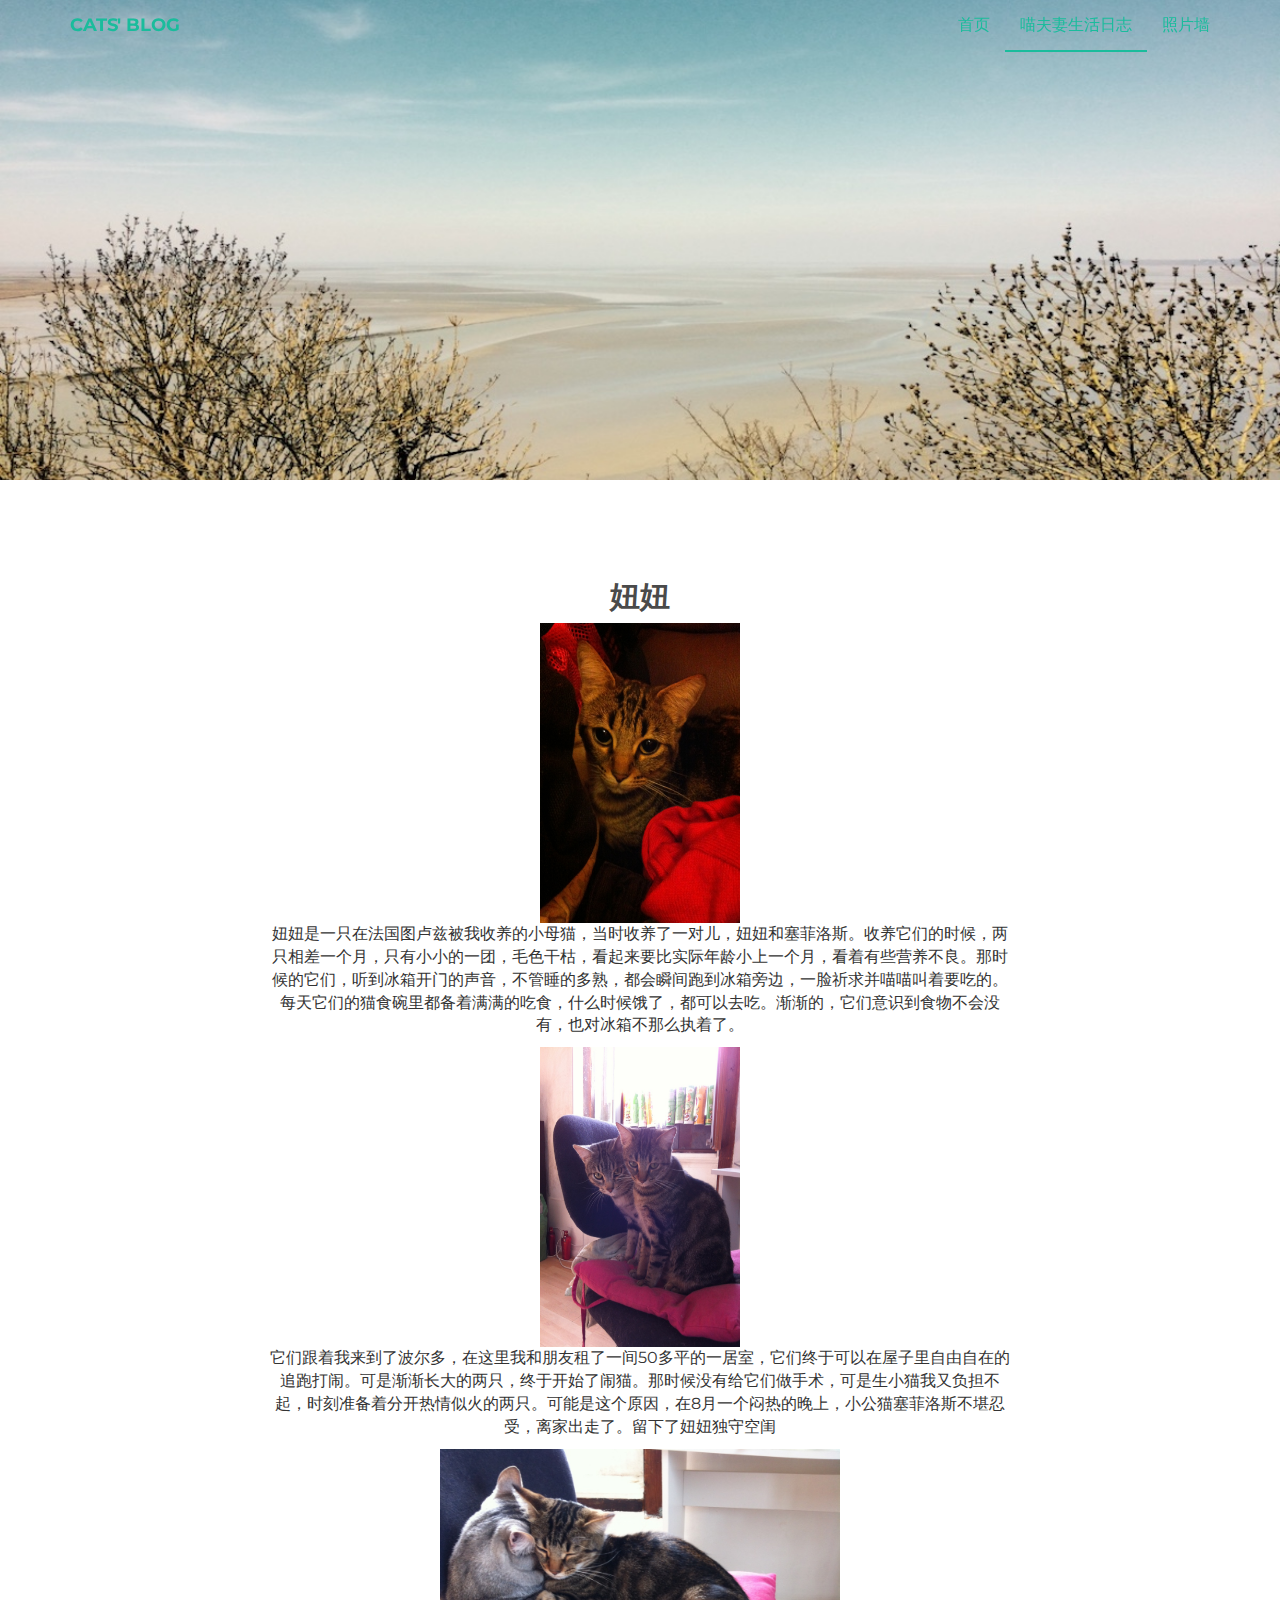
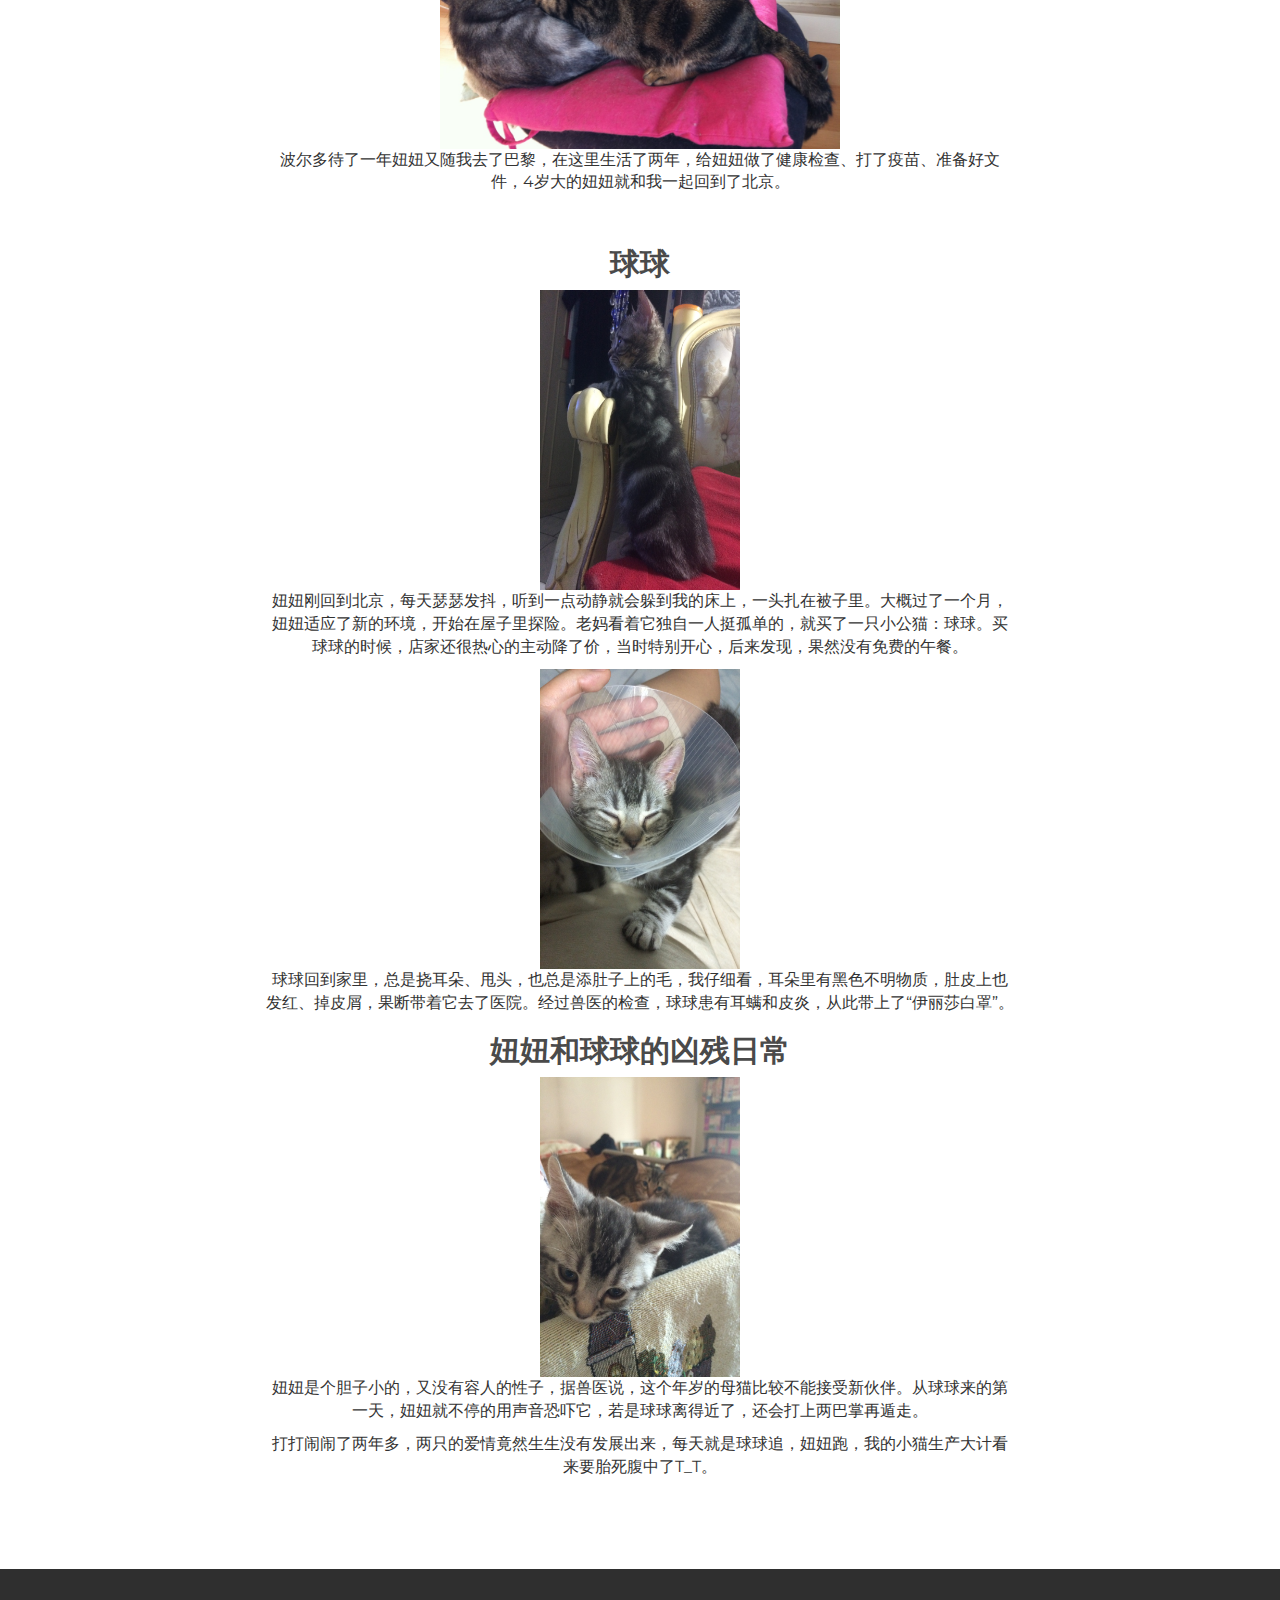
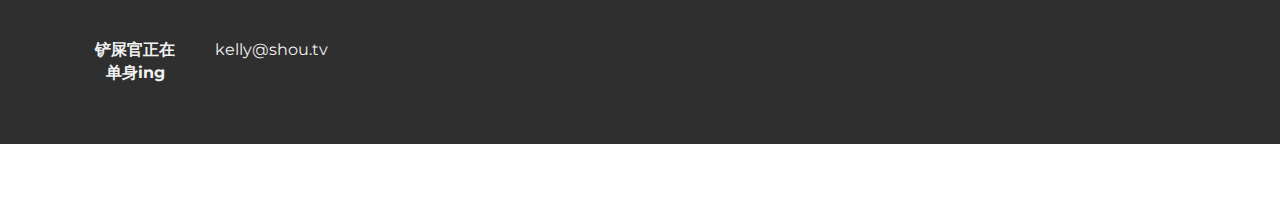
==== theme/about.html @ c254e612 "first commit" ====
<!DOCTYPE html>
<html lang="en">
  <head>
    <meta charset="utf-8">
    <meta http-equiv="X-UA-Compatible" content="IE=edge">
    <meta name="viewport" content="width=device-width, initial-scale=1">
    <meta name="description" content="">
    <meta name="author" content="">
    <link rel="shortcut icon" href="assets/ico/favicon.ico">

    <title>Cats' blog</title>

    <!-- Bootstrap core CSS -->
    <link href="assets/css/bootstrap.css" rel="stylesheet">

    <!-- Custom styles for this template -->
    <link href="assets/css/style.css" rel="stylesheet">
    <link href="assets/css/font-awesome.min.css" rel="stylesheet">

    <!-- Just for debugging purposes. Don't actually copy this line! -->
    <!--[if lt IE 9]><script src="../../assets/js/ie8-responsive-file-warning.js"></script><![endif]-->

    <!-- HTML5 shim and Respond.js IE8 support of HTML5 elements and media queries -->
    <!--[if lt IE 9]>
      <script src="https://oss.maxcdn.com/libs/html5shiv/3.7.0/html5shiv.js"></script>
      <script src="https://oss.maxcdn.com/libs/respond.js/1.4.2/respond.min.js"></script>
    <![endif]-->
  </head>

  <body>

    <!-- Static navbar -->
    <div class="navbar navbar-default navbar-fixed-top" role="navigation">
      <div class="container">
        <div class="navbar-header">
          <button type="button" class="navbar-toggle" data-toggle="collapse" data-target=".navbar-collapse">
            <span class="sr-only">Toggle navigation</span>
            <span class="icon-bar"></span>
            <span class="icon-bar"></span>
            <span class="icon-bar"></span>
          </button>
          <a class="navbar-brand" href="index.html">CATS' BLOG</a>
        </div>
        <div class="navbar-collapse collapse">
          <ul class="nav navbar-nav navbar-right">
            <li><a href="index.html">首页</a></li>
            <li class="active"><a href="about.html">喵夫妻生活日志</a></li>
            <li><a href="index.html#works">照片墙</a></li>
          </ul>
        </div><!--/.nav-collapse -->
      </div>
    </div>


	<div id="aboutwrap">
	    <div class="container">
			<div class="row">
				<div class="col-lg-6 col-lg-offset-3">
				</div>
			</div><! --/row -->
	    </div> <!-- /container -->
	</div><! --/aboutwrap -->
	
	<div class="container">
		<div class="row centered mt mb">
			<div class="col-lg-8 col-lg-offset-2">
				<h2>妞妞</h2>
				<img src="assets/img/瘦妞2.jpg" width="200" height="300" />
				<p>妞妞是一只在法国图卢兹被我收养的小母猫，当时收养了一对儿，妞妞和塞菲洛斯。收养它们的时候，两只相差一个月，只有小小的一团，毛色干枯，看起来要比实际年龄小上一个月，看着有些营养不良。那时候的它们，听到冰箱开门的声音，不管睡的多熟，都会瞬间跑到冰箱旁边，一脸祈求并喵喵叫着要吃的。每天它们的猫食碗里都备着满满的吃食，什么时候饿了，都可以去吃。渐渐的，它们意识到食物不会没有，也对冰箱不那么执着了。</p>
				<img src="assets/img/第一任老公.jpg" width="200" height="300" />
				<p>它们跟着我来到了波尔多，在这里我和朋友租了一间50多平的一居室，它们终于可以在屋子里自由自在的追跑打闹。可是渐渐长大的两只，终于开始了闹猫。那时候没有给它们做手术，可是生小猫我又负担不起，时刻准备着分开热情似火的两只。可能是这个原因，在8月一个闷热的晚上，小公猫塞菲洛斯不堪忍受，离家出走了。留下了妞妞独守空闺</p>
				<img src="assets/img/第一任老公2.jpg" width="400" height="300" />
				<p>波尔多待了一年妞妞又随我去了巴黎，在这里生活了两年，给妞妞做了健康检查、打了疫苗、准备好文件，4岁大的妞妞就和我一起回到了北京。</p></br>
				<h2>球球</h2>
				<img src="assets/img/球球.jpg" width="200" height="300" />
				<p>妞妞刚回到北京，每天瑟瑟发抖，听到一点动静就会躲到我的床上，一头扎在被子里。大概过了一个月，妞妞适应了新的环境，开始在屋子里探险。老妈看着它独自一人挺孤单的，就买了一只小公猫：球球。买球球的时候，店家还很热心的主动降了价，当时特别开心，后来发现，果然没有免费的午餐。</p>
				<img src="assets/img/伊丽莎白.jpg" width="200" height="300" />
				<p>球球回到家里，总是挠耳朵、甩头，也总是添肚子上的毛，我仔细看，耳朵里有黑色不明物质，肚皮上也发红、掉皮屑，果断带着它去了医院。经过兽医的检查，球球患有耳螨和皮炎，从此带上了“伊丽莎白罩”。</p>
				<h2>妞妞和球球的凶残日常</h2>
				<img src="assets/img/第二任老公小.jpg" width="200" height="300" />
				<p>妞妞是个胆子小的，又没有容人的性子，据兽医说，这个年岁的母猫比较不能接受新伙伴。从球球来的第一天，妞妞就不停的用声音恐吓它，若是球球离得近了，还会打上两巴掌再遁走。</p>
				<p>打打闹闹了两年多，两只的爱情竟然生生没有发展出来，每天就是球球追，妞妞跑，我的小猫生产大计看来要胎死腹中了T_T。</p>
			</div>

		</div><! --/row -->
	</div><! --/container -->
	
	

	<div id="footerwrap">
		<div class="container">
			<div class="row centered">
				<div class="col-lg-4">
				<div class="col-lg-4">
					<p><b>铲屎官正在单身ing</b></p>
				</div>
				<div class="col-lg-4">
					<p>kelly@shou.tv</p>
				</div>
			
			</div>
		
		</div>
	</div><! --/footerwrap -->
	


    <!-- Bootstrap core JavaScript
    ================================================== -->
    <!-- Placed at the end of the document so the pages load faster -->
    <script src="https://ajax.googleapis.com/ajax/libs/jquery/1.11.0/jquery.min.js"></script>
    <script src="assets/js/bootstrap.min.js"></script>
  </body>
</html>
---- theme/assets/css/style.css ----
/*
 * Author: Carlos Alvarez
 * URL: http://Alvarez.is
 *
 * Project Name: NYC Design
 * Version: 1.0
 * Date: 04-20-2014
 * URL: 
 */


/* ==========================================================================
   Base Styles, Bootstrap Modifications & Fonts Import
   ========================================================================== */

@import url(http://fonts.googleapis.com/css?family=Montserrat:400,700);


::-moz-selection {
    background: #f2c2c9;
    color: #a4003a;
    text-shadow: none;
}

::selection {
    background: #16a085;
    color: #a4003a;
    text-shadow: none;
}

/*
 * A better looking default horizontal rule
 */

 hr {
    display: block;
    height: 1px;
    border: 0;
    border-top: 1px solid #ccc;
    margin: 1em 0;
    padding: 0;
}

.centered {
	text-align: center
}

.mt {
	margin-top: 80px;
}

.mb {
	margin-bottom: 80px;
}

/* ==========================================================================
   General styles
   ========================================================================== */


body {
    font-family: 'Montserrat', sans-serif;
    font-weight: 400;
    font-size: 16px;

    -webkit-font-smoothing: antialiased;
    -webkit-overflow-scrolling: touch;
}

h1, h2, h3, h4, h5, h6 {
	font-weight: 700;
    color: #4a4a4a;
}


.navbar-brand {
	font-weight: 700;
}

.navbar-default .navbar-brand {
	color: #1abc9c;
}

.navbar-default {
	background-color: transparent;
	border-color: transparent;
}

.navbar-default .navbar-nav > .active > a, .navbar-default .navbar-nav > .active > a:hover, .navbar-default .navbar-nav > .active > a:focus {
	color: #1abc9c;
	background-color: transparent;
	border-bottom: 2px solid #1abc9c
}

.navbar-default .navbar-nav > li > a {
	color: #1abc9c;
}

/* ==========================================================================
   Wrap Sections
   ========================================================================== */

#headerwrap {
	background: url(../img/back.jpg) no-repeat center top;
	margin-top: -70px;
	padding-top: 250px;
	text-align:center;
	background-attachment: relative;
	background-position: center center;
	min-height: 650px;
	width: 100%;
	
    -webkit-background-size: 100%;
    -moz-background-size: 100%;
    -o-background-size: 100%;
    background-size: 100%;

    -webkit-background-size: cover;
    -moz-background-size: cover;
    -o-background-size: cover;
    background-size: cover;
}

#headerwrap h1 {
	color:#ffffff;
	padding-top: 10px;
	padding-bottom: 20px;
	letter-spacing: 4px;
	font-size: 80px;
	font-weight: bold;
}

#headerwrap h4 {
	font-weight: 400;
	color: #ffffff
}

#social {
	padding-top: 50px;
	padding-bottom: 50px;
	background-color: #f2f2f2;
}

#social i {
	font-size: 40px;
	color: #4a4a4a
}

#social i:hover {
	color: #1abc9c
}

#footerwrap {
	padding-top: 70px;
	padding-bottom: 50px;
	background-color: #2f2f2f;
}

#footerwrap p {
	color: #f2f2f2;
	margin-left: 10px;
}

#workwrap {	
	background: url(../img/work.jpg) no-repeat center top;
	margin-top: -70px;
	padding-top: 250px;
	text-align:center;
	background-attachment: relative;
	background-position: center center;
	min-height: 650px;
	width: 100%;
	
    -webkit-background-size: 100%;
    -moz-background-size: 100%;
    -o-background-size: 100%;
    background-size: 100%;

    -webkit-background-size: cover;
    -moz-background-size: cover;
    -o-background-size: cover;
    background-size: cover;
}

#workwrap h1 {
	color:#ffffff;
	padding-top: 10px;
	padding-bottom: 20px;
	letter-spacing: 4px;
	font-size: 80px;
	font-weight: bold;
}

#workwrap h4 {
	font-weight: 400;
	color: #ffffff
}

#aboutwrap {	
	background: url(../img/about.jpg) no-repeat center top;
	margin-top: -70px;
	padding-top: 250px;
	text-align:center;
	background-attachment: relative;
	background-position: center center;
	min-height: 550px;
	width: 100%;
	
    -webkit-background-size: 100%;
    -moz-background-size: 100%;
    -o-background-size: 100%;
    background-size: 100%;

    -webkit-background-size: cover;
    -moz-background-size: cover;
    -o-background-size: cover;
    background-size: cover;
}




/* Gallery */
.gallery {
	margin-top: 30px;
}

.gallery img:hover {
	opacity: 0.4;
}
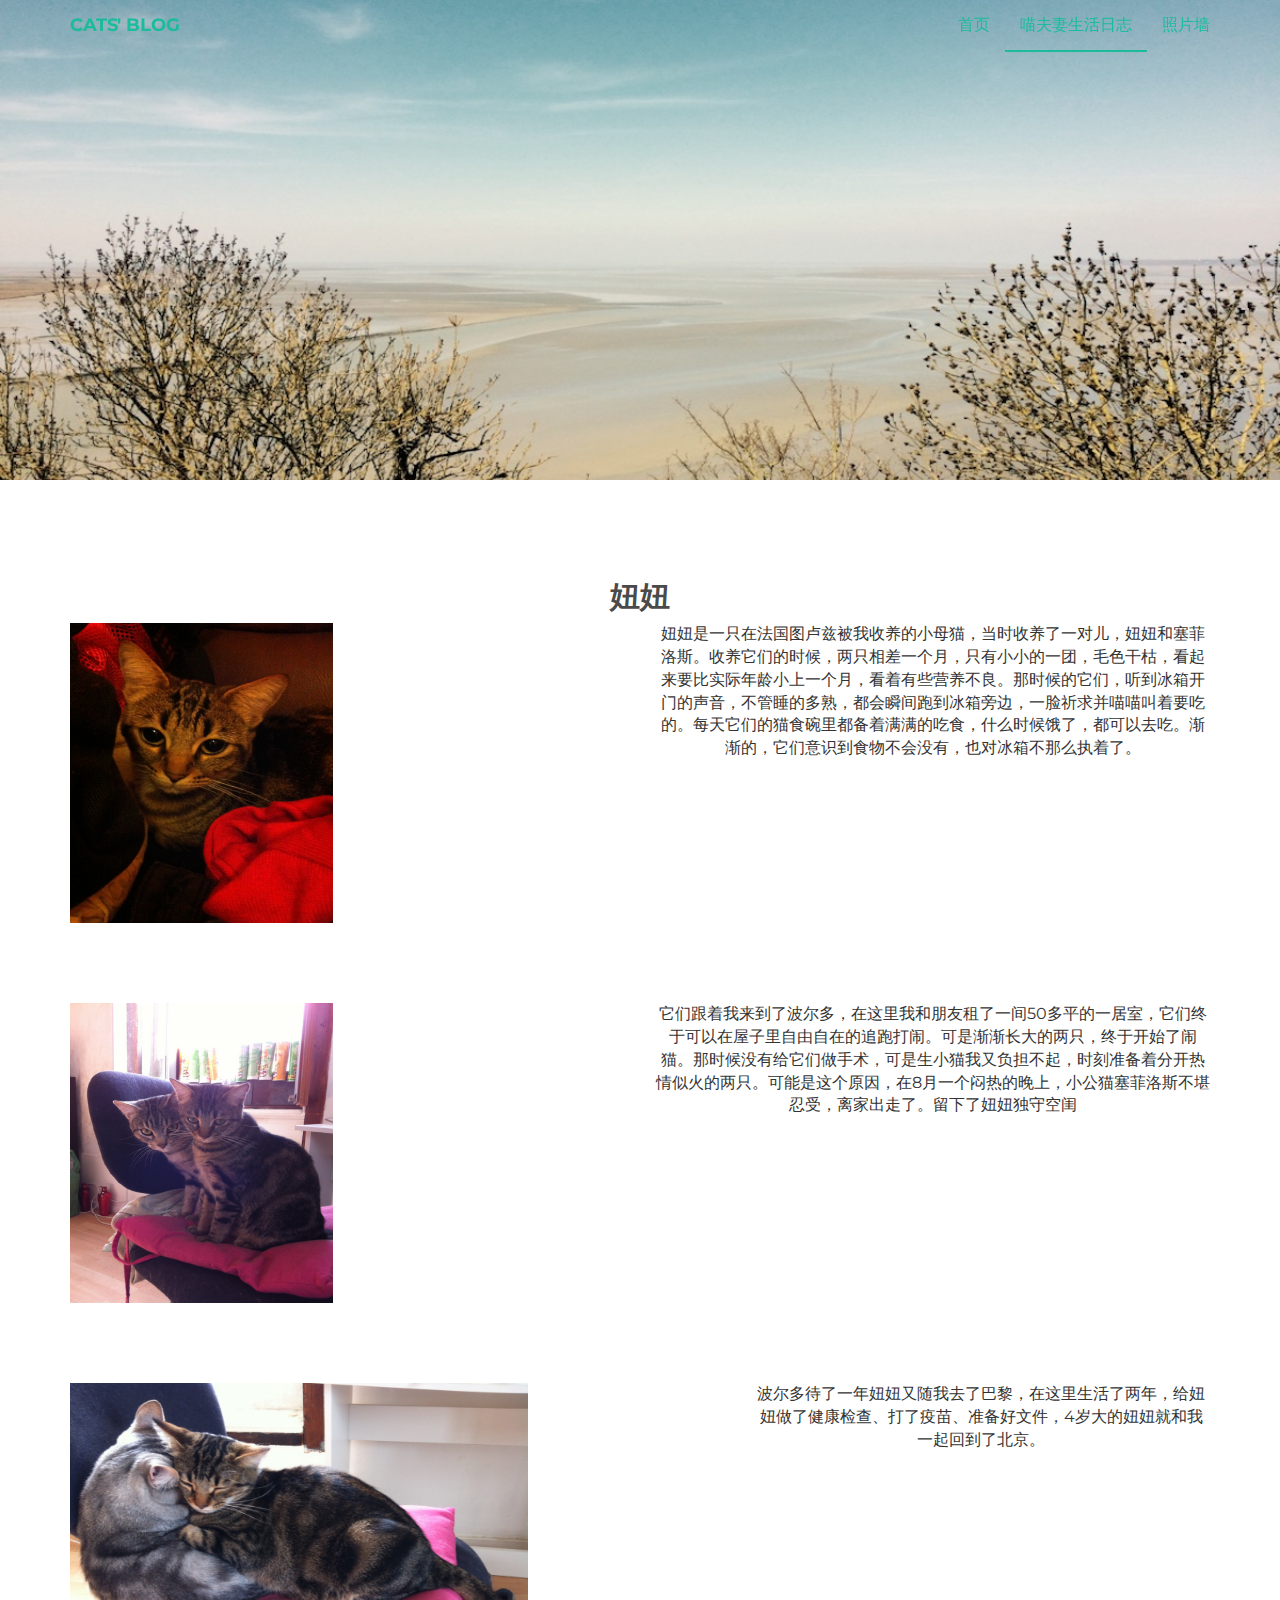
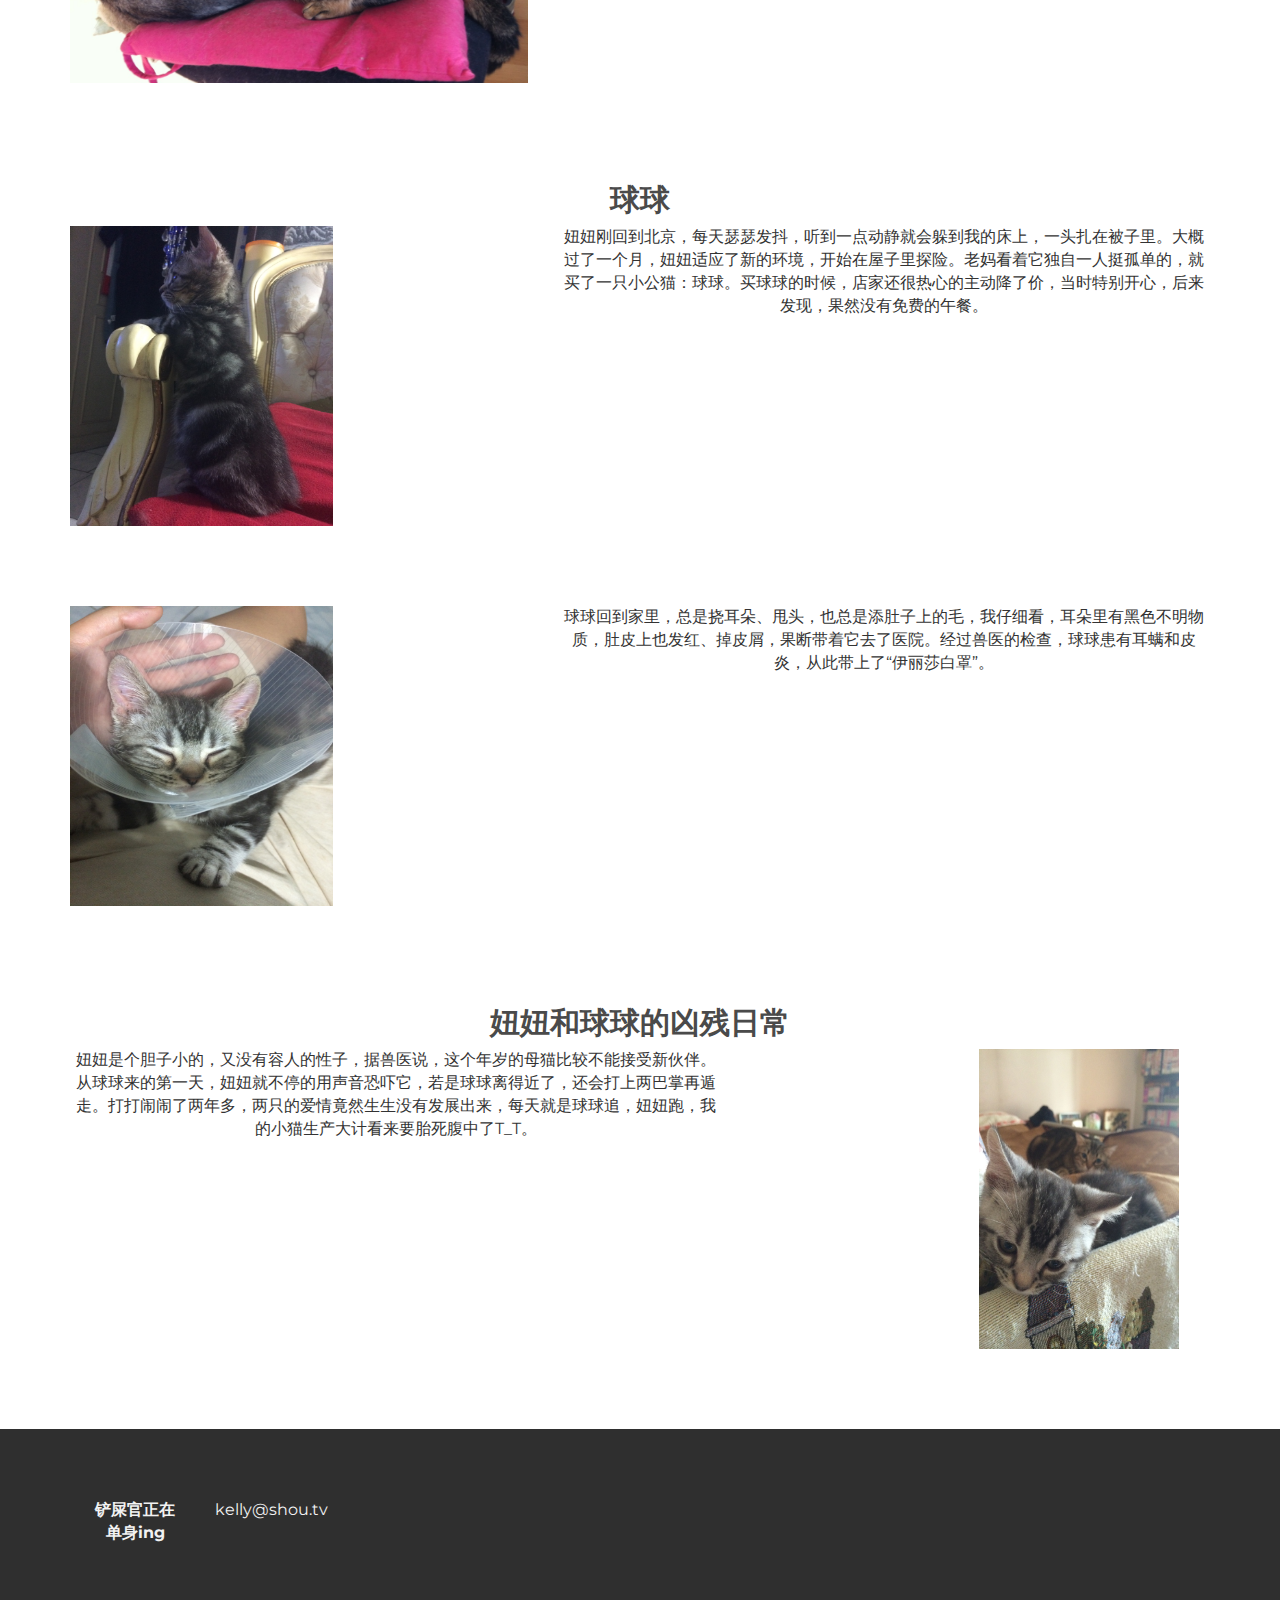
==== commit ddfafc8b: "2" ====
--- a/theme/about.html
+++ b/theme/about.html
@@ -63,26 +63,49 @@
 	
 	<div class="container">
 		<div class="row centered mt mb">
-			<div class="col-lg-8 col-lg-offset-2">
+			
 				<h2>妞妞</h2>
-				<img src="assets/img/瘦妞2.jpg" width="200" height="300" />
-				<p>妞妞是一只在法国图卢兹被我收养的小母猫，当时收养了一对儿，妞妞和塞菲洛斯。收养它们的时候，两只相差一个月，只有小小的一团，毛色干枯，看起来要比实际年龄小上一个月，看着有些营养不良。那时候的它们，听到冰箱开门的声音，不管睡的多熟，都会瞬间跑到冰箱旁边，一脸祈求并喵喵叫着要吃的。每天它们的猫食碗里都备着满满的吃食，什么时候饿了，都可以去吃。渐渐的，它们意识到食物不会没有，也对冰箱不那么执着了。</p>
-				<img src="assets/img/第一任老公.jpg" width="200" height="300" />
-				<p>它们跟着我来到了波尔多，在这里我和朋友租了一间50多平的一居室，它们终于可以在屋子里自由自在的追跑打闹。可是渐渐长大的两只，终于开始了闹猫。那时候没有给它们做手术，可是生小猫我又负担不起，时刻准备着分开热情似火的两只。可能是这个原因，在8月一个闷热的晚上，小公猫塞菲洛斯不堪忍受，离家出走了。留下了妞妞独守空闺</p>
-				<img src="assets/img/第一任老公2.jpg" width="400" height="300" />
-				<p>波尔多待了一年妞妞又随我去了巴黎，在这里生活了两年，给妞妞做了健康检查、打了疫苗、准备好文件，4岁大的妞妞就和我一起回到了北京。</p></br>
-				<h2>球球</h2>
-				<img src="assets/img/球球.jpg" width="200" height="300" />
-				<p>妞妞刚回到北京，每天瑟瑟发抖，听到一点动静就会躲到我的床上，一头扎在被子里。大概过了一个月，妞妞适应了新的环境，开始在屋子里探险。老妈看着它独自一人挺孤单的，就买了一只小公猫：球球。买球球的时候，店家还很热心的主动降了价，当时特别开心，后来发现，果然没有免费的午餐。</p>
-				<img src="assets/img/伊丽莎白.jpg" width="200" height="300" />
-				<p>球球回到家里，总是挠耳朵、甩头，也总是添肚子上的毛，我仔细看，耳朵里有黑色不明物质，肚皮上也发红、掉皮屑，果断带着它去了医院。经过兽医的检查，球球患有耳螨和皮炎，从此带上了“伊丽莎白罩”。</p>
+				
+				<img class="col-md-3" src="assets/img/瘦妞2.jpg" width="200" height="300" />
+				<div class="col-md-3"></div>
+				<p class="col-md-6">妞妞是一只在法国图卢兹被我收养的小母猫，当时收养了一对儿，妞妞和塞菲洛斯。收养它们的时候，两只相差一个月，只有小小的一团，毛色干枯，看起来要比实际年龄小上一个月，看着有些营养不良。那时候的它们，听到冰箱开门的声音，不管睡的多熟，都会瞬间跑到冰箱旁边，一脸祈求并喵喵叫着要吃的。每天它们的猫食碗里都备着满满的吃食，什么时候饿了，都可以去吃。渐渐的，它们意识到食物不会没有，也对冰箱不那么执着了。</p>
+				
+		</div>
+	
+	
+		<div class="row centered mt mb">
+				<img class="col-md-3" src="assets/img/第一任老公.jpg" width="200" height="300" />
+				<div class="col-md-3"></div>
+				<p class="col-md-6">它们跟着我来到了波尔多，在这里我和朋友租了一间50多平的一居室，它们终于可以在屋子里自由自在的追跑打闹。可是渐渐长大的两只，终于开始了闹猫。那时候没有给它们做手术，可是生小猫我又负担不起，时刻准备着分开热情似火的两只。可能是这个原因，在8月一个闷热的晚上，小公猫塞菲洛斯不堪忍受，离家出走了。留下了妞妞独守空闺</p>
+	    </div>
+
+		<div class="row centered mt mb">
+				<img class="col-md-5" src="assets/img/第一任老公2.jpg" width="400" height="300" />
+				<div class="col-md-2"></div>
+				<p class="col-md-5">波尔多待了一年妞妞又随我去了巴黎，在这里生活了两年，给妞妞做了健康检查、打了疫苗、准备好文件，4岁大的妞妞就和我一起回到了北京。</p>
+		</div>
+				
+		<div class="row centered mt mb">		
+			<h2>球球</h2>
+				<img class="col-md-3" src="assets/img/球球.jpg" width="200" height="300" />
+				<div class="col-md-2"></div>
+				<p class="col-md-7">妞妞刚回到北京，每天瑟瑟发抖，听到一点动静就会躲到我的床上，一头扎在被子里。大概过了一个月，妞妞适应了新的环境，开始在屋子里探险。老妈看着它独自一人挺孤单的，就买了一只小公猫：球球。买球球的时候，店家还很热心的主动降了价，当时特别开心，后来发现，果然没有免费的午餐。</p>
+		</div>
+
+		<div class="row centered mt mb">
+				<img class="col-md-3" src="assets/img/伊丽莎白.jpg" width="200" height="300" />
+				<div class="col-md-2"></div>
+				<p class="col-md-7" >球球回到家里，总是挠耳朵、甩头，也总是添肚子上的毛，我仔细看，耳朵里有黑色不明物质，肚皮上也发红、掉皮屑，果断带着它去了医院。经过兽医的检查，球球患有耳螨和皮炎，从此带上了“伊丽莎白罩”。</p>
+		</div>
+
+		<div class="row centered mt mb">
 				<h2>妞妞和球球的凶残日常</h2>
-				<img src="assets/img/第二任老公小.jpg" width="200" height="300" />
-				<p>妞妞是个胆子小的，又没有容人的性子，据兽医说，这个年岁的母猫比较不能接受新伙伴。从球球来的第一天，妞妞就不停的用声音恐吓它，若是球球离得近了，还会打上两巴掌再遁走。</p>
-				<p>打打闹闹了两年多，两只的爱情竟然生生没有发展出来，每天就是球球追，妞妞跑，我的小猫生产大计看来要胎死腹中了T_T。</p>
-			</div>
-
-		</div><! --/row -->
+				<div class="col-md-7"><p>妞妞是个胆子小的，又没有容人的性子，据兽医说，这个年岁的母猫比较不能接受新伙伴。从球球来的第一天，妞妞就不停的用声音恐吓它，若是球球离得近了，还会打上两巴掌再遁走。打打闹闹了两年多，两只的爱情竟然生生没有发展出来，每天就是球球追，妞妞跑，我的小猫生产大计看来要胎死腹中了T_T。</p></div>
+				<img cloass="col-md-3" src="assets/img/第二任老公小.jpg" width="200" height="300" />
+				<div class="col-md-2" ></div>
+				
+		</div>
+			
 	</div><! --/container -->
 	
 	
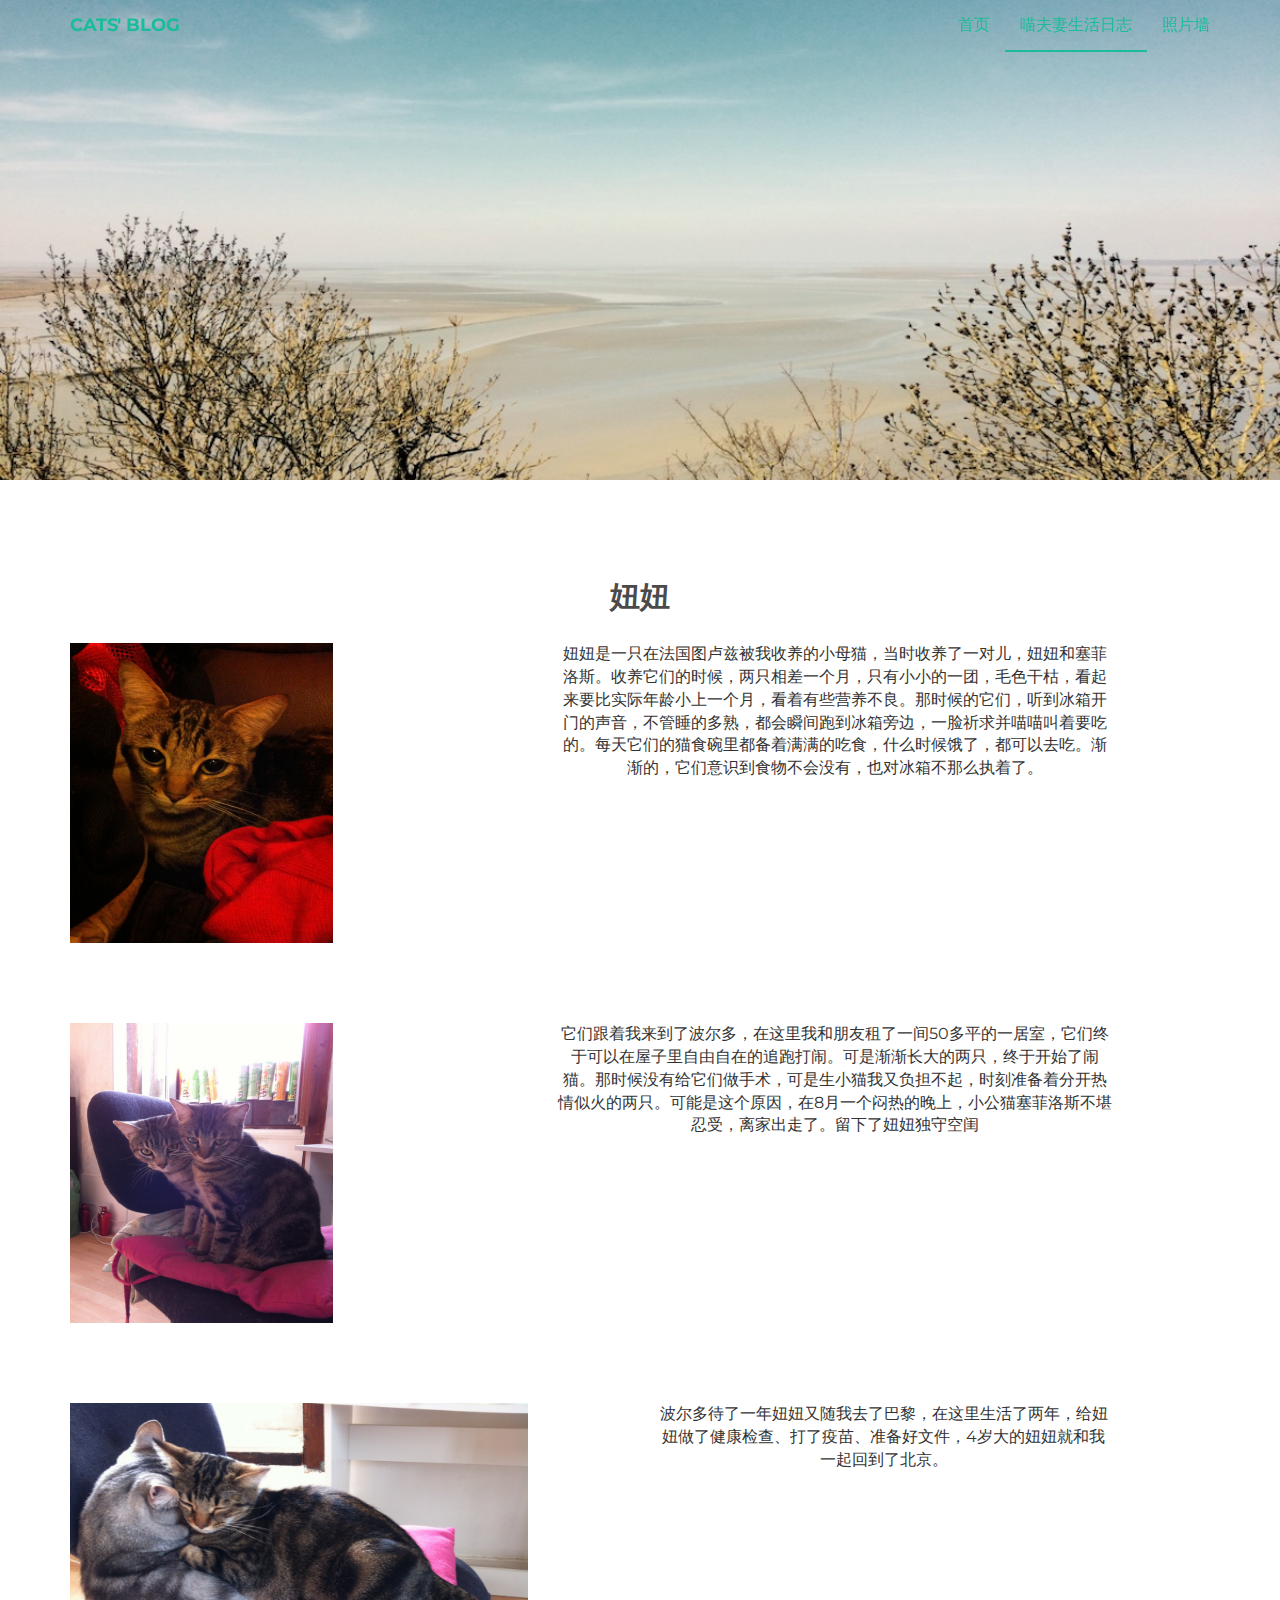
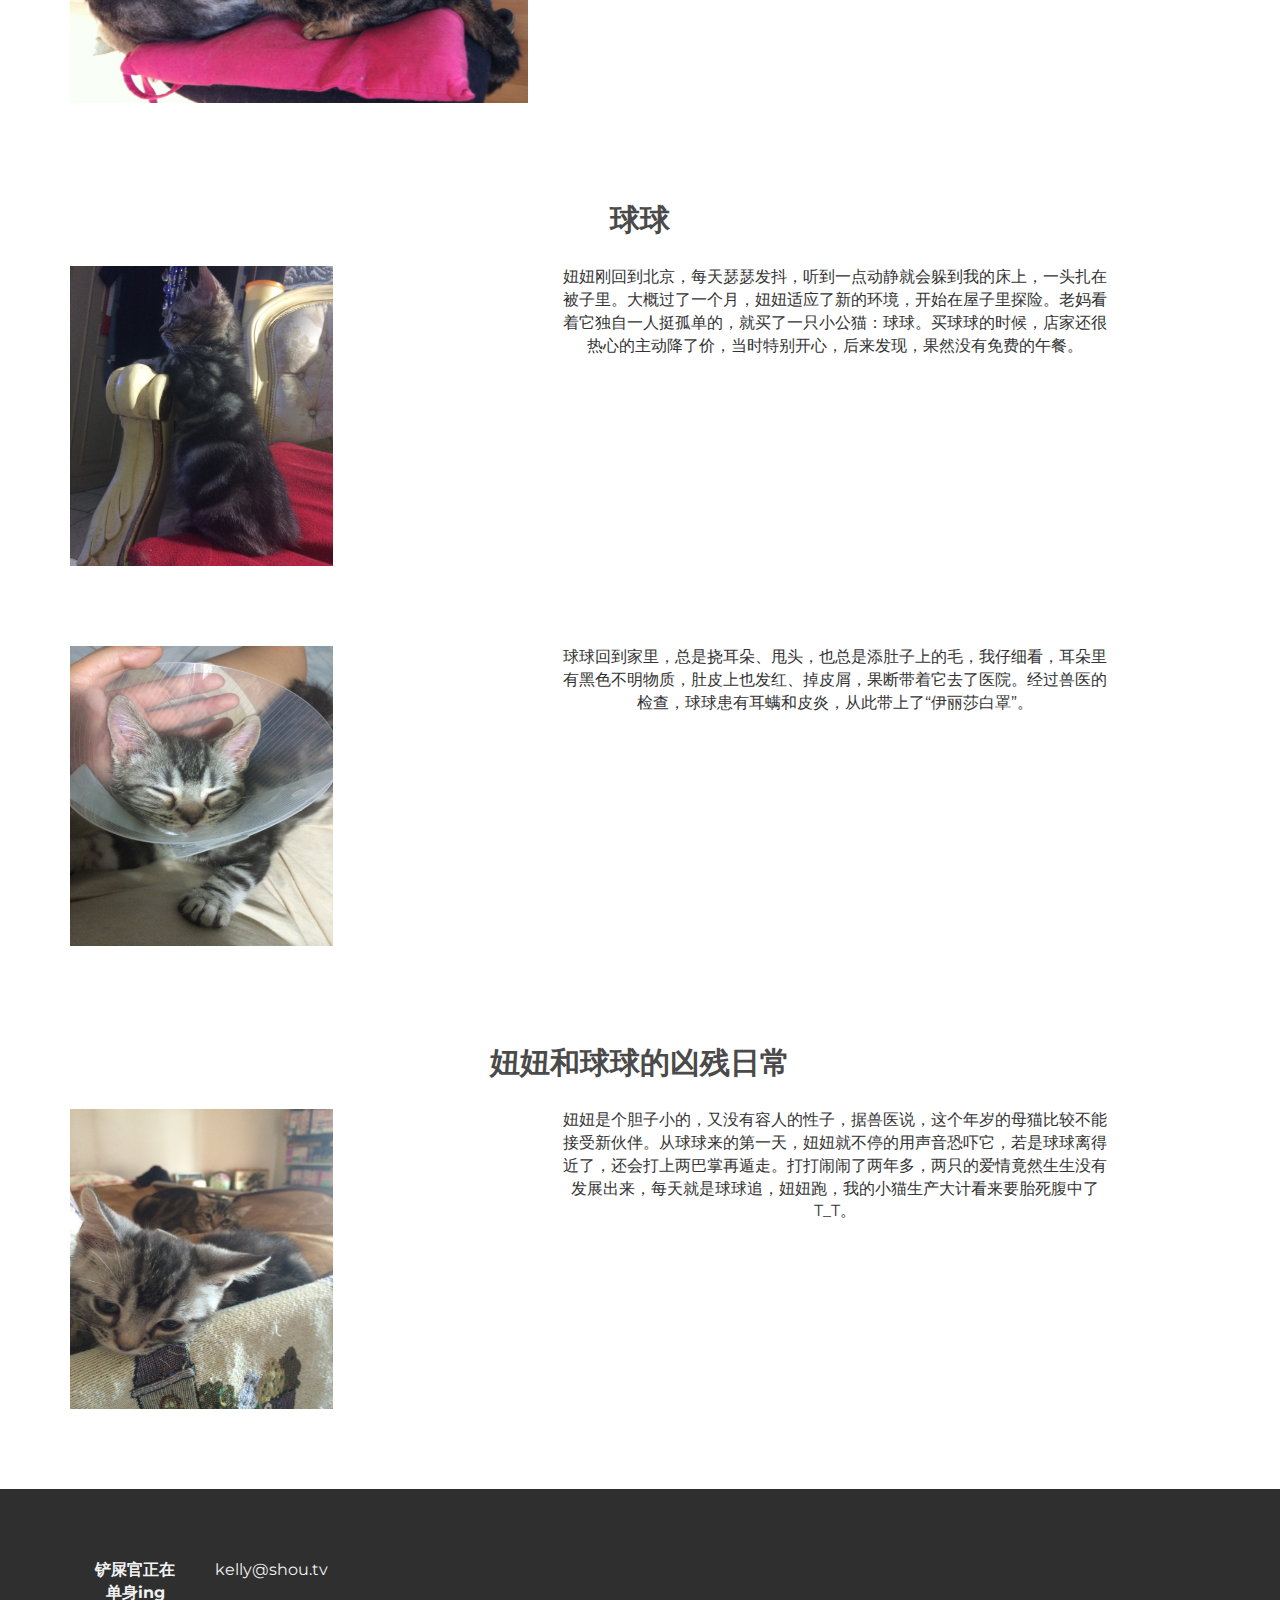
==== commit 40253faa: "3" ====
--- a/theme/about.html
+++ b/theme/about.html
@@ -64,45 +64,50 @@
 	<div class="container">
 		<div class="row centered mt mb">
 			
-				<h2>妞妞</h2>
+				<h2 class="about">妞妞</h2>
 				
 				<img class="col-md-3" src="assets/img/瘦妞2.jpg" width="200" height="300" />
-				<div class="col-md-3"></div>
+				<div class="col-md-2"></div>
 				<p class="col-md-6">妞妞是一只在法国图卢兹被我收养的小母猫，当时收养了一对儿，妞妞和塞菲洛斯。收养它们的时候，两只相差一个月，只有小小的一团，毛色干枯，看起来要比实际年龄小上一个月，看着有些营养不良。那时候的它们，听到冰箱开门的声音，不管睡的多熟，都会瞬间跑到冰箱旁边，一脸祈求并喵喵叫着要吃的。每天它们的猫食碗里都备着满满的吃食，什么时候饿了，都可以去吃。渐渐的，它们意识到食物不会没有，也对冰箱不那么执着了。</p>
-				
+				<div class="col-md-1"></div>
 		</div>
 	
 	
 		<div class="row centered mt mb">
 				<img class="col-md-3" src="assets/img/第一任老公.jpg" width="200" height="300" />
-				<div class="col-md-3"></div>
+				<div class="col-md-2"></div>
 				<p class="col-md-6">它们跟着我来到了波尔多，在这里我和朋友租了一间50多平的一居室，它们终于可以在屋子里自由自在的追跑打闹。可是渐渐长大的两只，终于开始了闹猫。那时候没有给它们做手术，可是生小猫我又负担不起，时刻准备着分开热情似火的两只。可能是这个原因，在8月一个闷热的晚上，小公猫塞菲洛斯不堪忍受，离家出走了。留下了妞妞独守空闺</p>
+				<div class="col-md-1"></div>
 	    </div>
 
 		<div class="row centered mt mb">
 				<img class="col-md-5" src="assets/img/第一任老公2.jpg" width="400" height="300" />
-				<div class="col-md-2"></div>
+				<div class="col-md-1"></div>
 				<p class="col-md-5">波尔多待了一年妞妞又随我去了巴黎，在这里生活了两年，给妞妞做了健康检查、打了疫苗、准备好文件，4岁大的妞妞就和我一起回到了北京。</p>
+				<div class="col-md-1"></div>
 		</div>
 				
 		<div class="row centered mt mb">		
-			<h2>球球</h2>
+			<h2 class="about">球球</h2>
 				<img class="col-md-3" src="assets/img/球球.jpg" width="200" height="300" />
 				<div class="col-md-2"></div>
-				<p class="col-md-7">妞妞刚回到北京，每天瑟瑟发抖，听到一点动静就会躲到我的床上，一头扎在被子里。大概过了一个月，妞妞适应了新的环境，开始在屋子里探险。老妈看着它独自一人挺孤单的，就买了一只小公猫：球球。买球球的时候，店家还很热心的主动降了价，当时特别开心，后来发现，果然没有免费的午餐。</p>
+				<p class="col-md-6">妞妞刚回到北京，每天瑟瑟发抖，听到一点动静就会躲到我的床上，一头扎在被子里。大概过了一个月，妞妞适应了新的环境，开始在屋子里探险。老妈看着它独自一人挺孤单的，就买了一只小公猫：球球。买球球的时候，店家还很热心的主动降了价，当时特别开心，后来发现，果然没有免费的午餐。</p>
+				<div class="col-md-1"></div>
 		</div>
 
 		<div class="row centered mt mb">
 				<img class="col-md-3" src="assets/img/伊丽莎白.jpg" width="200" height="300" />
 				<div class="col-md-2"></div>
-				<p class="col-md-7" >球球回到家里，总是挠耳朵、甩头，也总是添肚子上的毛，我仔细看，耳朵里有黑色不明物质，肚皮上也发红、掉皮屑，果断带着它去了医院。经过兽医的检查，球球患有耳螨和皮炎，从此带上了“伊丽莎白罩”。</p>
+				<p class="col-md-6" >球球回到家里，总是挠耳朵、甩头，也总是添肚子上的毛，我仔细看，耳朵里有黑色不明物质，肚皮上也发红、掉皮屑，果断带着它去了医院。经过兽医的检查，球球患有耳螨和皮炎，从此带上了“伊丽莎白罩”。</p>
+				<div class="col-md-1"></div>
 		</div>
 
 		<div class="row centered mt mb">
-				<h2>妞妞和球球的凶残日常</h2>
-				<div class="col-md-7"><p>妞妞是个胆子小的，又没有容人的性子，据兽医说，这个年岁的母猫比较不能接受新伙伴。从球球来的第一天，妞妞就不停的用声音恐吓它，若是球球离得近了，还会打上两巴掌再遁走。打打闹闹了两年多，两只的爱情竟然生生没有发展出来，每天就是球球追，妞妞跑，我的小猫生产大计看来要胎死腹中了T_T。</p></div>
-				<img cloass="col-md-3" src="assets/img/第二任老公小.jpg" width="200" height="300" />
-				<div class="col-md-2" ></div>
+				<h2 class="about">妞妞和球球的凶残日常</h2>
+				<img class="col-md-3" src="assets/img/第二任老公小.jpg" width="200" height="300" />
+				<div class="col-md-2"></div>
+				<div class="col-md-6"><p>妞妞是个胆子小的，又没有容人的性子，据兽医说，这个年岁的母猫比较不能接受新伙伴。从球球来的第一天，妞妞就不停的用声音恐吓它，若是球球离得近了，还会打上两巴掌再遁走。打打闹闹了两年多，两只的爱情竟然生生没有发展出来，每天就是球球追，妞妞跑，我的小猫生产大计看来要胎死腹中了T_T。</p></div>
+				<div class="col-md-1" ></div>
 				
 		</div>
 			
--- a/theme/assets/css/style.css
+++ b/theme/assets/css/style.css
@@ -227,4 +227,7 @@
 
 .gallery img:hover {
 	opacity: 0.4;
+}
+.about {
+    margin-bottom: 30px;
 }